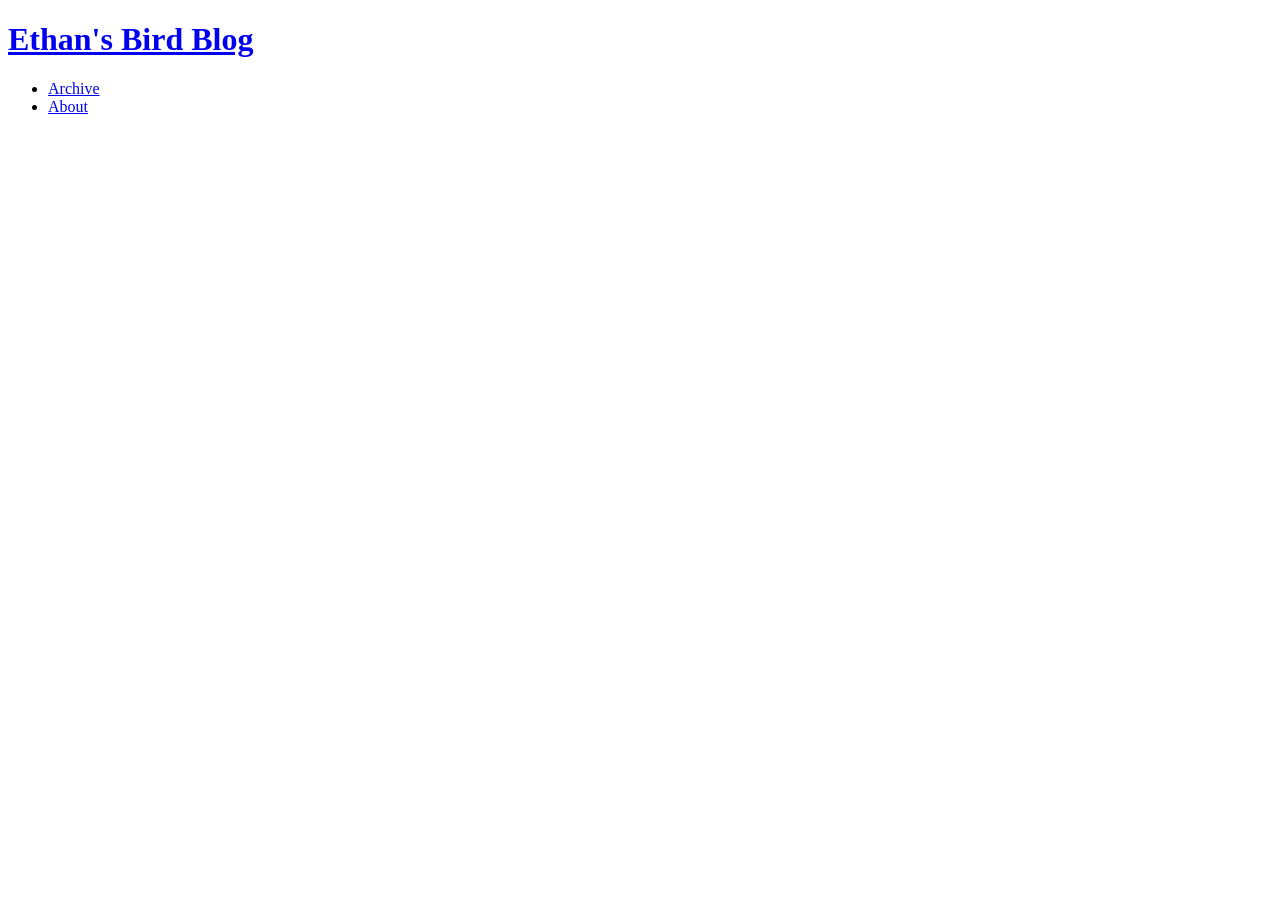
==== index.html @ 9e59ff20 "Add Prothonotary Warbler post" ====
<!DOCTYPE html>
<html lang="en">
  <head>
    <meta charset="UTF-8" />
    <meta name="viewport" content="width=device-width, initial-scale=1.0" />
    <title>Ethan's Bird Blog</title>
    <meta
      name="description"
      content="A minimal bird blog with stacked square photo posts."
    />
    <link rel="stylesheet" href="styles.css" />
    <script src="ProthonotaryWarblerPost.js" defer></script>
    <script src="BeaverMarshTrailheadPost.js" defer></script>
    <script src="SandHilledCranePost.js" defer></script>
    <script src="SawWetPost.js" defer></script>
    <script src="posts.js" defer></script>
    <script src="app.js" defer></script>
  </head>
  <body>
    <header class="site-header">
      <div class="container">
        <h1 class="site-title">
          <a href="index.html">Ethan's Bird Blog</a>
        </h1>

        <nav aria-label="Primary">
          <ul class="site-nav">
            <li class="is-current">
              <a href="index.html" aria-current="page">Archive</a>
            </li>
            <li><a href="about.html">About</a></li>
          </ul>
        </nav>
      </div>
    </header>

    <main class="archive-page">
      <section class="container archive-list" id="posts-list"></section>
    </main>
  </body>
</html>
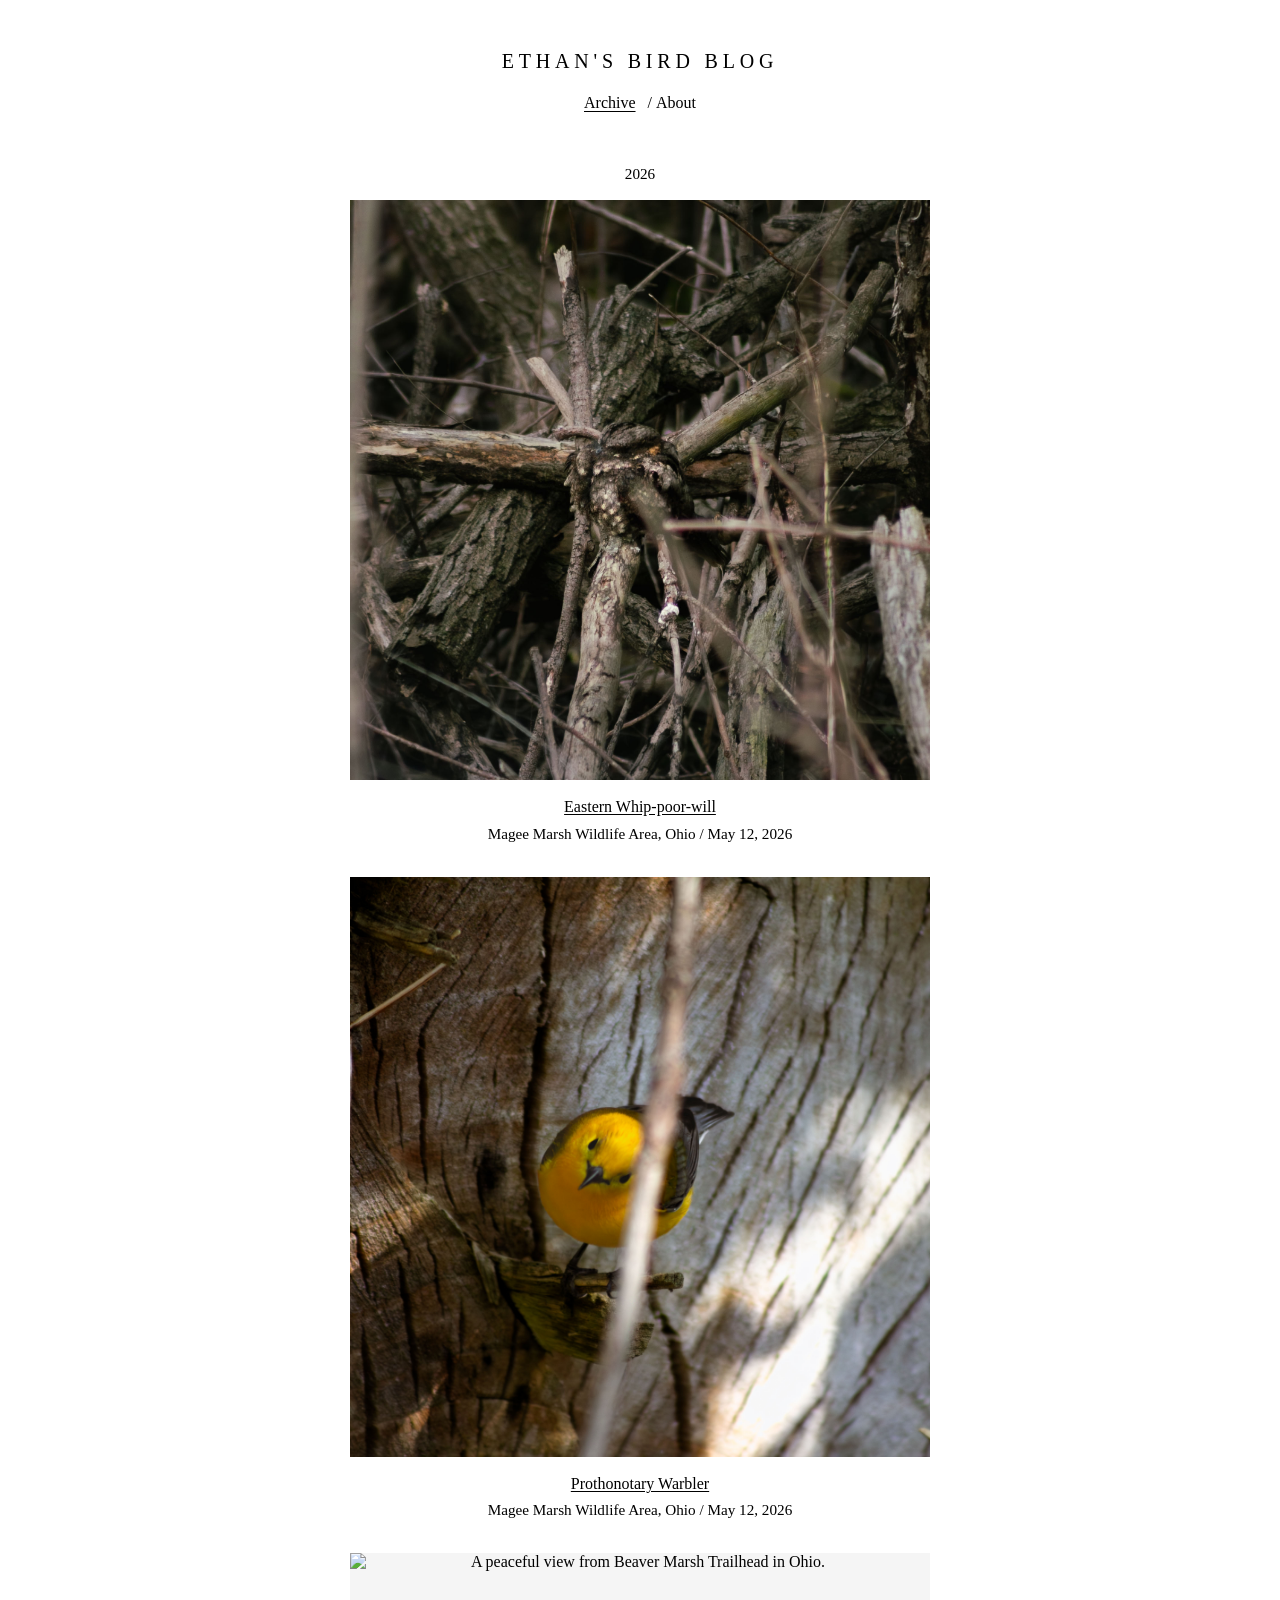
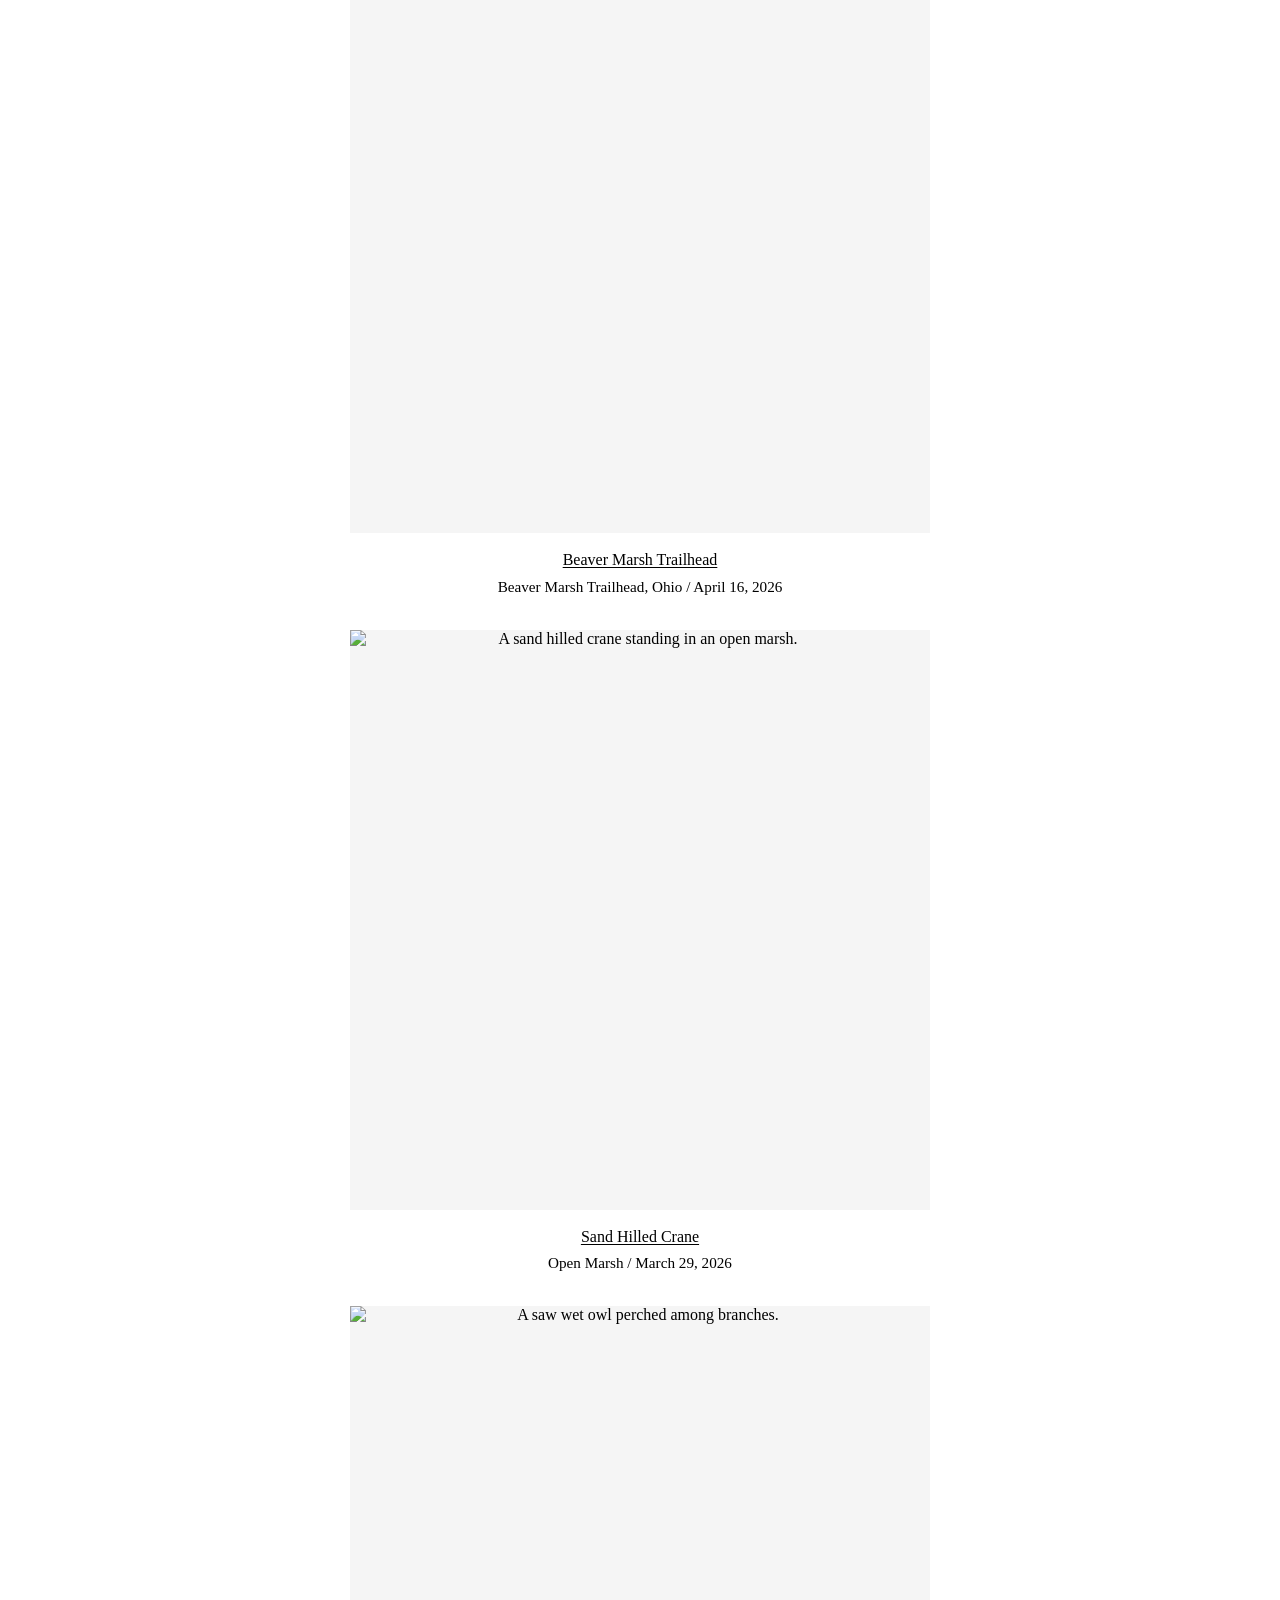
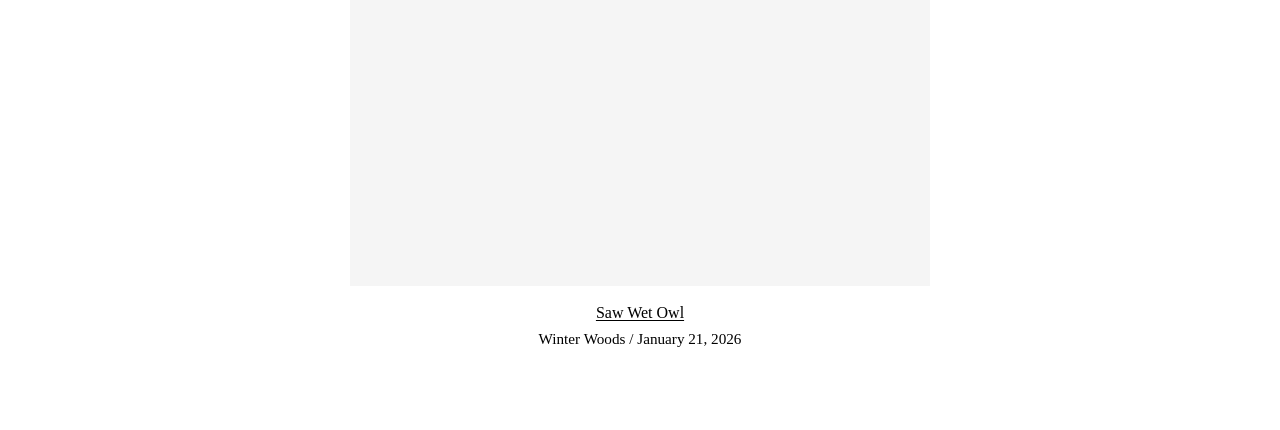
==== commit c489db2a: "Add Eastern Whip-poor-will post" ====
--- a/index.html
+++ b/index.html
@@ -8,13 +8,14 @@
       name="description"
       content="A minimal bird blog with stacked square photo posts."
     />
-    <link rel="stylesheet" href="styles.css" />
-    <script src="ProthonotaryWarblerPost.js" defer></script>
-    <script src="BeaverMarshTrailheadPost.js" defer></script>
-    <script src="SandHilledCranePost.js" defer></script>
-    <script src="SawWetPost.js" defer></script>
-    <script src="posts.js" defer></script>
-    <script src="app.js" defer></script>
+    <link rel="stylesheet" href="styles/styles.css" />
+    <script src="posts/EasternWhipPoorWillPost.js" defer></script>
+    <script src="posts/ProthonotaryWarblerPost.js" defer></script>
+    <script src="posts/BeaverMarshTrailheadPost.js" defer></script>
+    <script src="posts/SandHilledCranePost.js" defer></script>
+    <script src="posts/SawWetPost.js" defer></script>
+    <script src="scripts/posts.js" defer></script>
+    <script src="scripts/app.js" defer></script>
   </head>
   <body>
     <header class="site-header">
--- a/styles/styles.css
+++ b/styles/styles.css
@@ -0,0 +1,292 @@
+:root {
+  --page-width: 620px;
+  --page-padding: 20px;
+  --text: #000000;
+  --background: #ffffff;
+}
+
+*,
+*::before,
+*::after {
+  box-sizing: border-box;
+}
+
+html {
+  height: 100%;
+  scroll-behavior: smooth;
+}
+
+body {
+  display: flex;
+  flex-flow: column nowrap;
+  justify-content: flex-start;
+  min-height: 100%;
+  margin: 0;
+  background: var(--background);
+  color: var(--text);
+  font-family: "Times New Roman", Georgia, serif;
+  -webkit-font-smoothing: antialiased;
+  text-rendering: optimizeLegibility;
+}
+
+img {
+  display: block;
+  width: 100%;
+  height: auto;
+}
+
+a {
+  color: inherit;
+  text-decoration: none;
+}
+
+p,
+h1,
+h2 {
+  margin: 0;
+  font-weight: 400;
+}
+
+.container {
+  width: min(100%, var(--page-width));
+  margin: 0 auto;
+  padding: 0 var(--page-padding);
+}
+
+.site-header {
+  position: fixed;
+  top: 0;
+  left: 0;
+  z-index: 10;
+  width: 100%;
+  padding-top: 3vh;
+  background: #ffffff;
+  text-align: center;
+}
+
+.site-title,
+.site-nav {
+  line-height: 1;
+}
+
+.site-title {
+  margin: 1.5rem auto;
+  font-size: 1.25rem;
+  font-weight: 400;
+  letter-spacing: 0.24em;
+  text-transform: uppercase;
+}
+
+.site-nav {
+  margin: 0 auto 1.5rem;
+  padding: 0;
+}
+
+.site-nav li {
+  display: inline-block;
+  font-size: 1rem;
+}
+
+.site-nav li:not(:last-child)::after {
+  content: "/";
+  display: inline-block;
+  margin-left: 0.5rem;
+}
+
+.site-nav a {
+  text-decoration: none;
+}
+
+.site-nav .is-current a {
+  text-decoration: underline;
+  text-underline-offset: 0.18em;
+}
+
+.archive-page,
+.post-page {
+  flex: 1 1 auto;
+  padding-top: calc(3vh + 7.25rem);
+  padding-bottom: 3rem;
+}
+
+.archive-list,
+.post-detail {
+  text-align: center;
+}
+
+.archive-year {
+  padding-top: 1.25rem;
+  margin-bottom: 1rem;
+  font-size: 0.95rem;
+  line-height: 1.4;
+}
+
+.archive-item {
+  margin-bottom: 2rem;
+}
+
+.archive-item__image-link {
+  display: block;
+  width: 100%;
+  aspect-ratio: 1 / 1;
+  overflow: hidden;
+  background: #f5f5f5;
+}
+
+.archive-item__image {
+  width: 100%;
+  height: 100%;
+  object-fit: cover;
+  object-position: center;
+  transition:
+    opacity 180ms ease,
+    filter 180ms ease;
+}
+
+.archive-item__image-link:hover .archive-item__image,
+.archive-item__image-link:focus-visible .archive-item__image {
+  opacity: 0.92;
+  filter: grayscale(100%);
+}
+
+.archive-item__title {
+  margin-top: 1rem;
+  font-size: 1rem;
+  line-height: 1.4;
+}
+
+.archive-item__title a {
+  text-decoration: underline;
+  text-underline-offset: 0.14em;
+}
+
+.archive-item__meta,
+.post-detail__meta,
+.post-detail__body p,
+.post-detail__back {
+  font-size: 0.95rem;
+  line-height: 1.45;
+}
+
+.archive-item__meta,
+.post-detail__meta {
+  margin-top: 0.25rem;
+}
+
+.about-page {
+  box-sizing: border-box;
+  display: flex;
+  align-items: center;
+  justify-content: center;
+  padding-top: calc(3vh + 7.25rem);
+  padding-bottom: 3rem;
+  min-height: 100vh;
+}
+
+.about-page__content {
+  text-align: center;
+}
+
+.about-page__content p {
+  margin: 0 auto;
+  font-size: 0.95rem;
+  line-height: 1.45;
+}
+
+.post-detail__back {
+  display: inline-block;
+  margin-bottom: 1rem;
+  text-decoration: underline;
+  text-underline-offset: 0.18em;
+}
+
+.post-detail__image-wrap {
+  position: relative;
+  width: 100%;
+  aspect-ratio: 1 / 1;
+  overflow: hidden;
+  margin-bottom: 1rem;
+  background: #f5f5f5;
+}
+
+.post-detail__image {
+  width: 100%;
+  height: 100%;
+  object-fit: cover;
+  object-position: center;
+}
+
+.post-detail__title {
+  font-size: 1.05rem;
+  line-height: 1.4;
+}
+
+.post-detail__count {
+  margin-bottom: 1rem;
+  font-size: 0.95rem;
+  line-height: 1.45;
+}
+
+.post-detail__nav {
+  position: absolute;
+  top: 0;
+  bottom: 0;
+  width: 50%;
+  border: 0;
+  padding: 0;
+  background: transparent;
+}
+
+.post-detail__nav--left {
+  left: 0;
+  cursor: url("data:image/svg+xml,%3Csvg xmlns='http://www.w3.org/2000/svg' width='48' height='48' viewBox='0 0 48 48'%3E%3Ctext x='50%25' y='50%25' dominant-baseline='middle' text-anchor='middle' font-family='Arial' font-size='30' font-weight='300' fill='white'%3E%26lt%3B%3C/text%3E%3C/svg%3E") 24 24, w-resize;
+}
+
+.post-detail__nav--right {
+  right: 0;
+  cursor: url("data:image/svg+xml,%3Csvg xmlns='http://www.w3.org/2000/svg' width='48' height='48' viewBox='0 0 48 48'%3E%3Ctext x='50%25' y='50%25' dominant-baseline='middle' text-anchor='middle' font-family='Arial' font-size='30' font-weight='300' fill='white'%3E%26gt%3B%3C/text%3E%3C/svg%3E") 24 24, e-resize;
+}
+
+.post-detail__nav:focus-visible {
+  outline: 1px solid #000000;
+  outline-offset: -1px;
+}
+
+.post-detail__body {
+  margin-top: 1rem;
+}
+
+.post-detail__body p {
+  margin-bottom: 1rem;
+  text-align: left;
+}
+
+.post-detail__empty {
+  font-size: 0.95rem;
+  line-height: 1.45;
+}
+
+@media (max-width: 640px) {
+  .site-title {
+    font-size: 1.05rem;
+    letter-spacing: 0.18em;
+  }
+
+  .archive-page,
+  .post-page,
+  .about-page {
+    padding-top: calc(3vh + 6.75rem);
+  }
+}
+
+@media (prefers-reduced-motion: reduce) {
+  html {
+    scroll-behavior: auto;
+  }
+
+  *,
+  *::before,
+  *::after {
+    transition: none !important;
+  }
+}
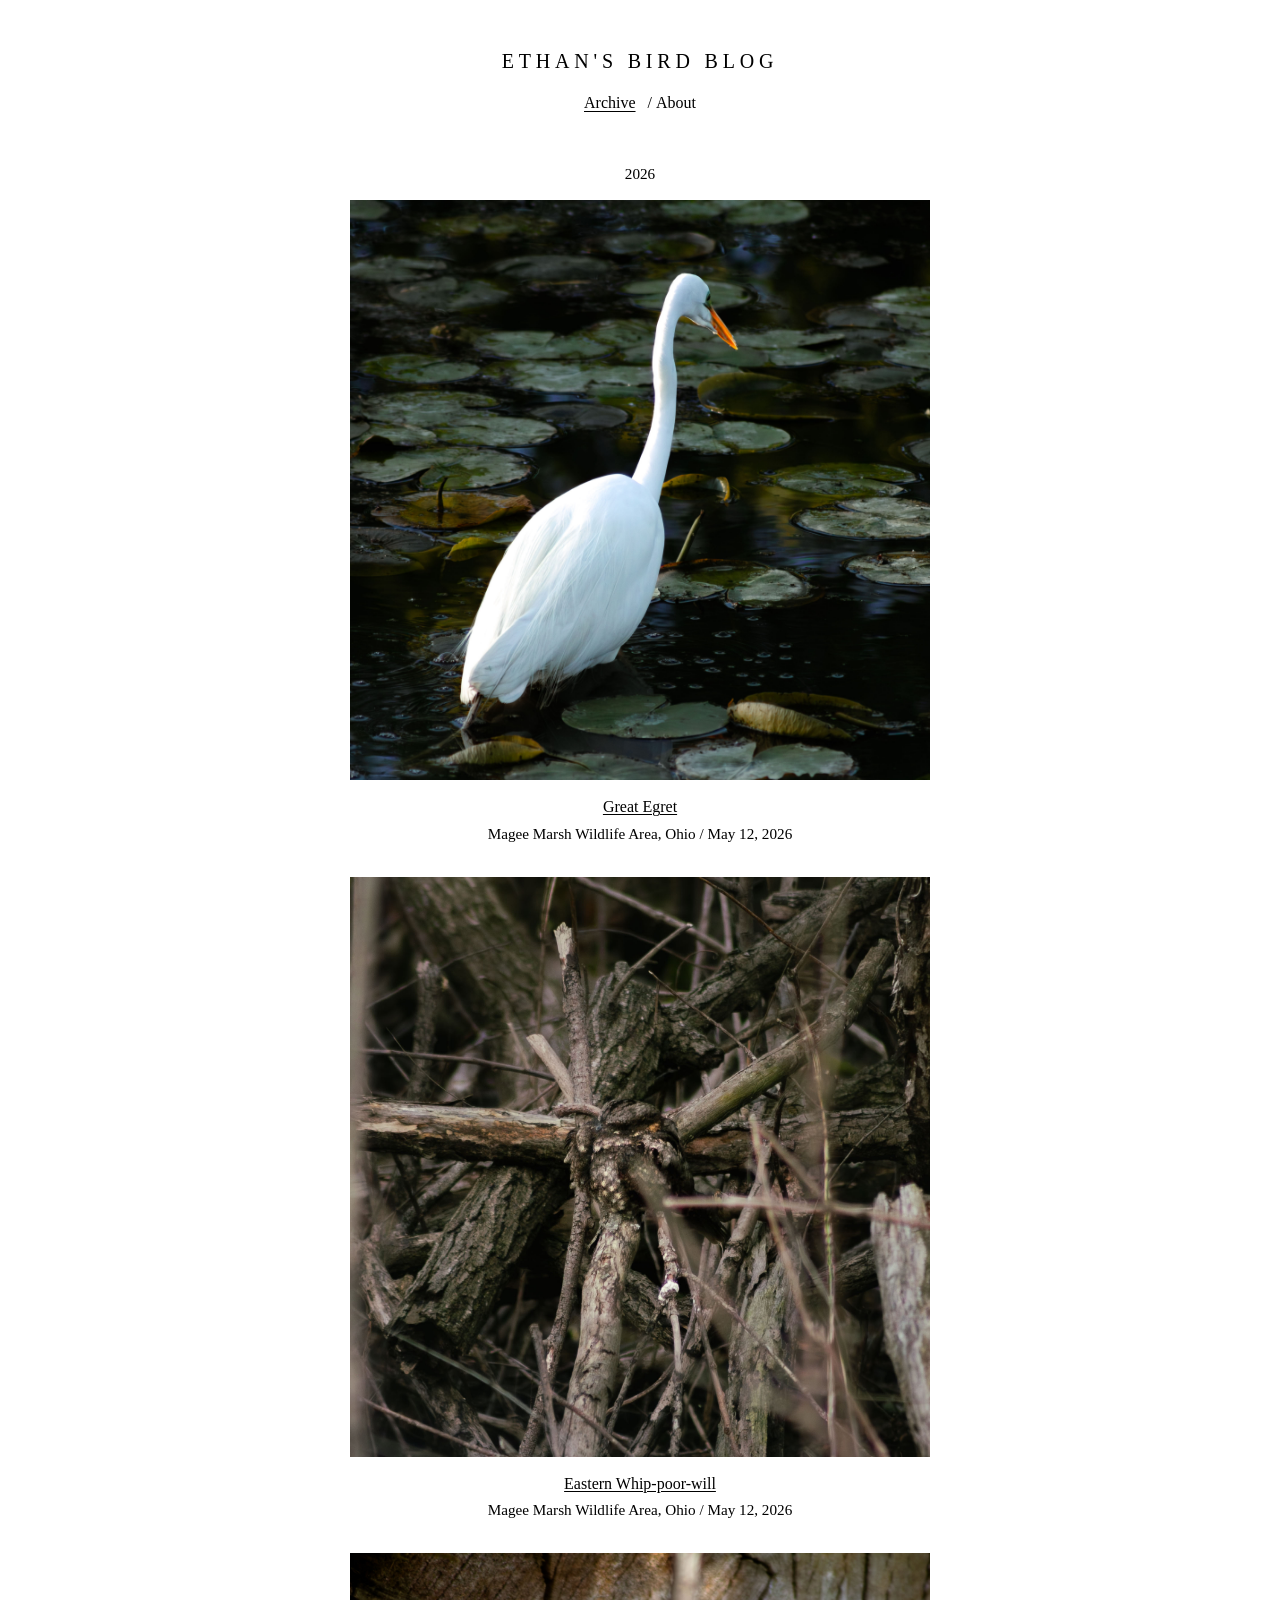
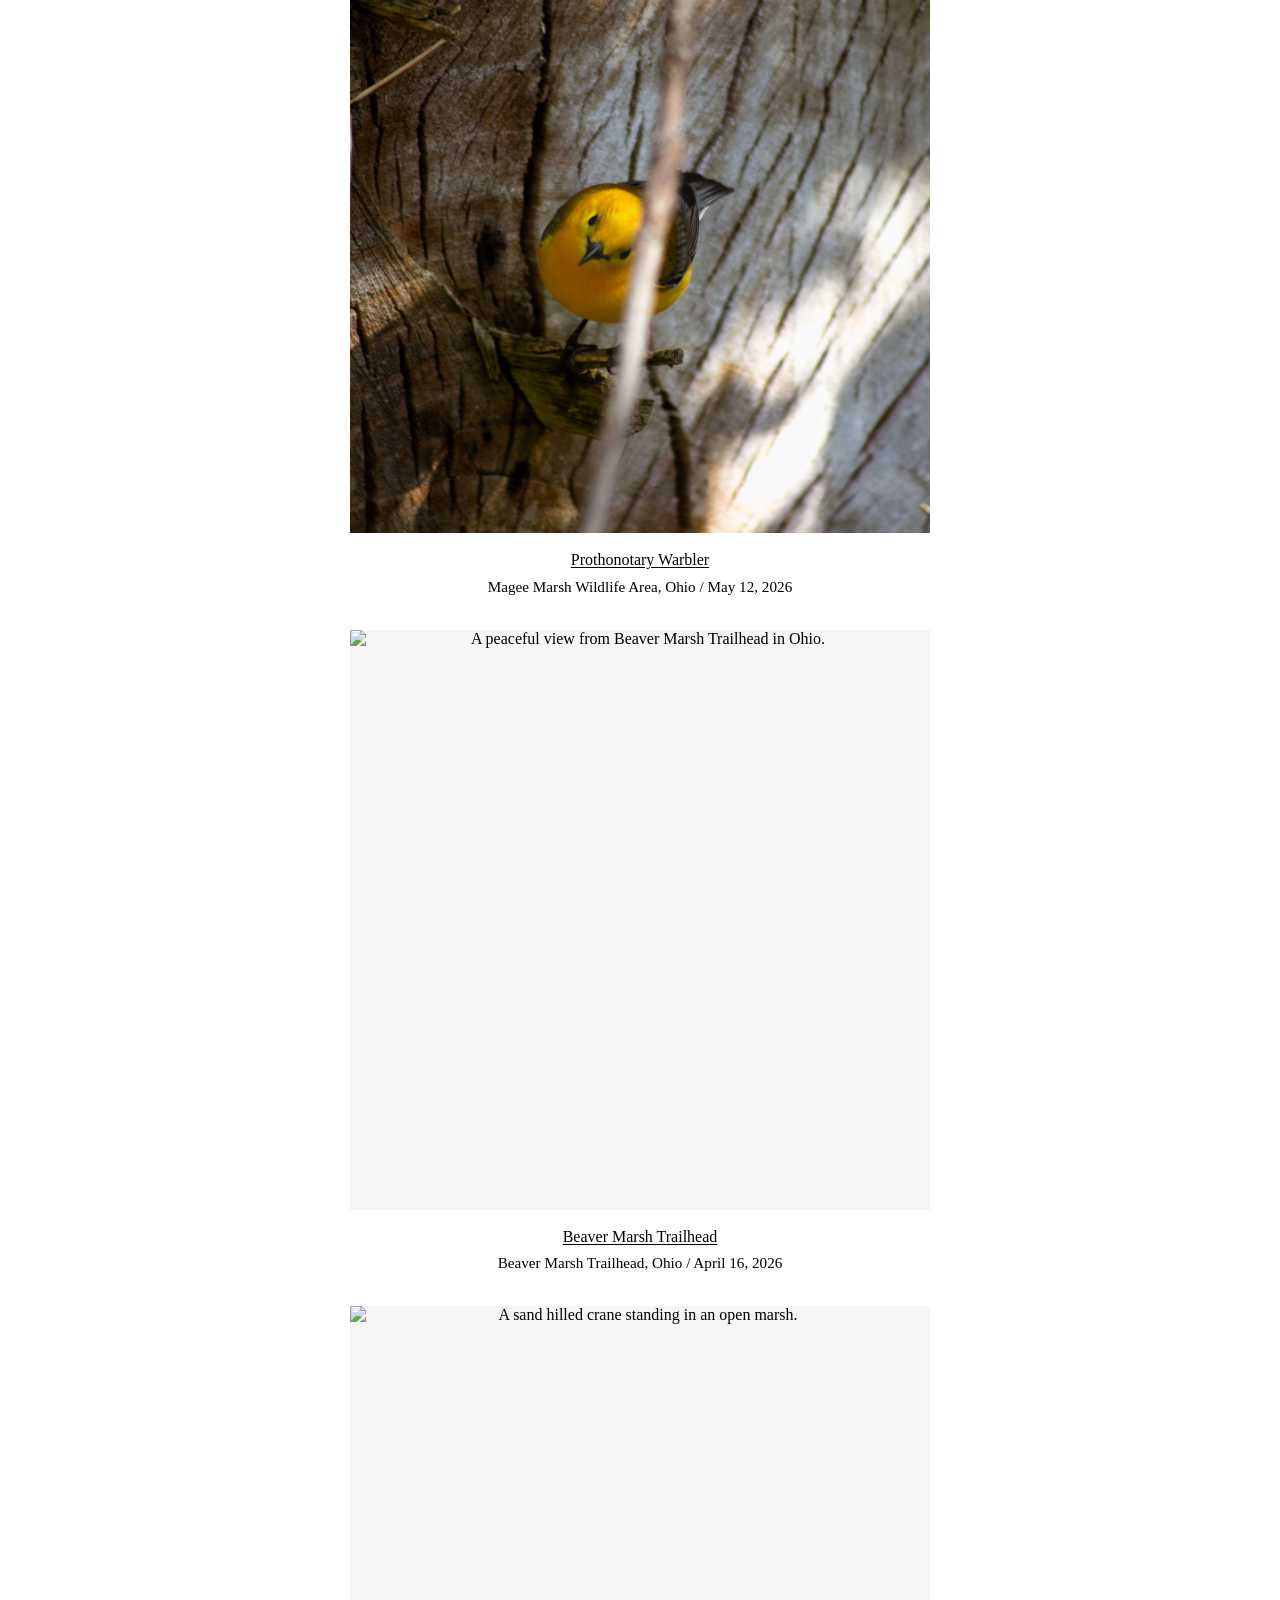
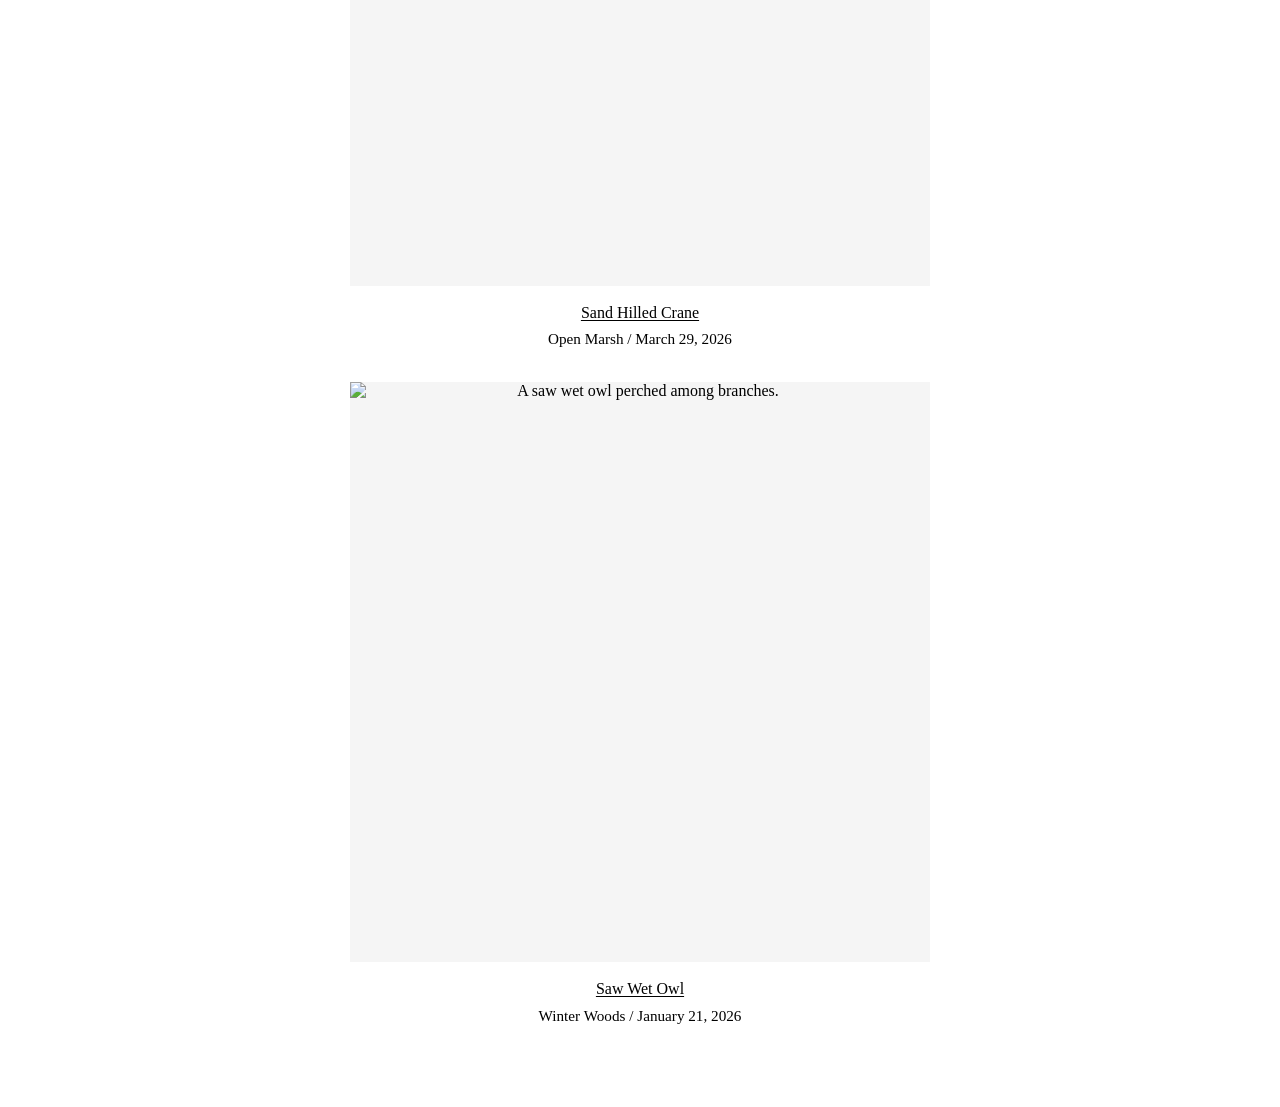
==== commit c6a22b10: "Add Great Egret post" ====
--- a/index.html
+++ b/index.html
@@ -1,6 +1,15 @@
 <!DOCTYPE html>
 <html lang="en">
   <head>
+    <!-- Google tag (gtag.js) -->
+    <script async src="https://www.googletagmanager.com/gtag/js?id=G-C0PHWVSHPL"></script>
+    <script>
+      window.dataLayer = window.dataLayer || [];
+      function gtag(){dataLayer.push(arguments);}
+      gtag('js', new Date());
+
+      gtag('config', 'G-C0PHWVSHPL', { send_page_view: false });
+    </script>
     <meta charset="UTF-8" />
     <meta name="viewport" content="width=device-width, initial-scale=1.0" />
     <title>Ethan's Bird Blog</title>
@@ -9,12 +18,14 @@
       content="A minimal bird blog with stacked square photo posts."
     />
     <link rel="stylesheet" href="styles/styles.css" />
+    <script src="posts/GreatEgretPost.js" defer></script>
     <script src="posts/EasternWhipPoorWillPost.js" defer></script>
     <script src="posts/ProthonotaryWarblerPost.js" defer></script>
     <script src="posts/BeaverMarshTrailheadPost.js" defer></script>
     <script src="posts/SandHilledCranePost.js" defer></script>
     <script src="posts/SawWetPost.js" defer></script>
     <script src="scripts/posts.js" defer></script>
+    <script src="scripts/analytics.js" defer></script>
     <script src="scripts/app.js" defer></script>
   </head>
   <body>
